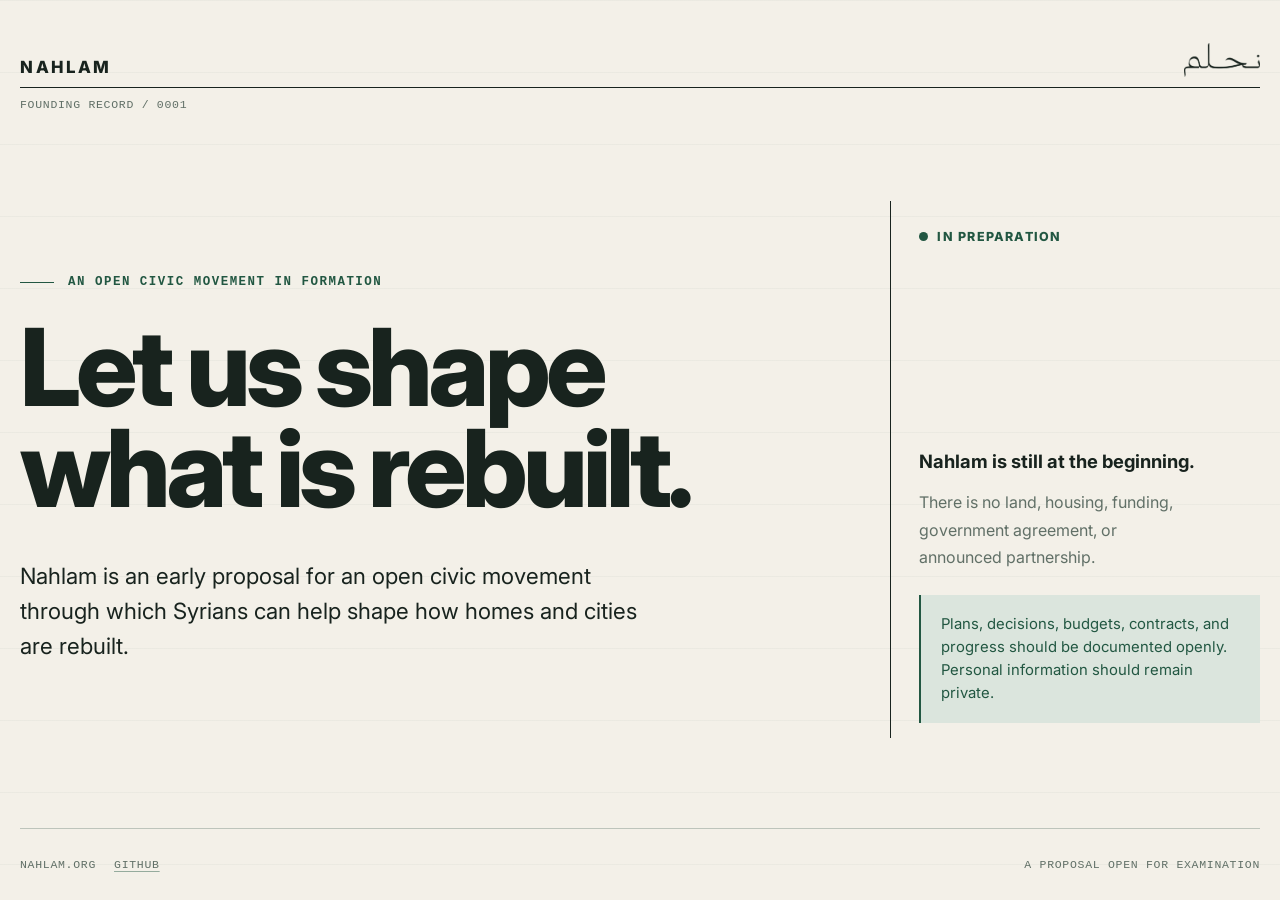
==== site/index.html @ e2d915e7 "Add site folder with the founding record page One self-contained HTML page with the Arabic wordmark " ====
<!doctype html>
<html lang="en" dir="ltr">
<head>
  <meta charset="utf-8">
  <meta name="viewport" content="width=device-width, initial-scale=1">
  <meta name="description" content="Nahlam is an early proposal for an open civic movement for community-led housing and urban development in Syria.">
  <meta property="og:title" content="Nahlam | An open civic movement in formation">
  <meta property="og:description" content="Nahlam is an early proposal for an open civic movement for community-led housing and urban development in Syria.">
  <meta property="og:type" content="website">
  <title>Nahlam | An open civic movement in formation</title>

  <link rel="icon" href="data:image/svg+xml,%3Csvg xmlns='http://www.w3.org/2000/svg' viewBox='0 0 32 32'%3E%3Crect width='32' height='32' fill='%23225742'/%3E%3Ctext x='16' y='22' font-family='Arial' font-size='18' font-weight='800' fill='%23f3f0e8' text-anchor='middle'%3EN%3C/text%3E%3C/svg%3E">

  <link rel="preconnect" href="https://fonts.googleapis.com">
  <link rel="preconnect" href="https://fonts.gstatic.com" crossorigin>
  <link rel="stylesheet" href="https://fonts.googleapis.com/css2?family=Inter:wght@400;700;800&display=swap">

  <style>
    :root {
      --paper: #f3f0e8;
      --ink: #18231e;
      --muted: #617067;
      --line: #bdc4bb;
      --green: #225742;
      --green-soft: #dbe5dd;
      --white: #fffdf7;
      --font-latin: "Inter", Arial, Helvetica, sans-serif;
      --font-mono: "Courier New", Courier, monospace;
    }

    * { box-sizing: border-box; }

    html { background: var(--paper); }

    body {
      margin: 0;
      min-height: 100vh;
      color: var(--ink);
      background:
        linear-gradient(rgba(24, 35, 30, 0.035) 1px, transparent 1px),
        var(--paper);
      background-size: 100% 4.5rem;
      font-family: var(--font-latin);
      -webkit-font-smoothing: antialiased;
    }

    button, a { font: inherit; }

    ::selection {
      background: var(--green-soft);
      color: var(--green);
    }

    .page {
      width: min(calc(100% - 40px), 1240px);
      min-height: 100vh;
      margin: 0 auto;
      display: grid;
      grid-template-rows: auto auto 1fr auto;
    }

    header {
      min-height: 88px;
      display: flex;
      align-items: flex-end;
      justify-content: space-between;
      gap: 24px;
      padding-bottom: 10px;
      border-bottom: 1px solid var(--ink);
    }

    .identity {
      display: flex;
      align-items: baseline;
      gap: 14px;
    }

    .wordmark {
      display: inline-flex;
      align-items: baseline;
      gap: 12px;
      color: var(--ink);
      font-size: 1.05rem;
      font-weight: 800;
      letter-spacing: 0.16em;
      text-decoration: none;
    }

    .wordmark:focus-visible {
      outline: 2px solid var(--green);
      outline-offset: 4px;
    }

    header .arabic {
      display: block;
      height: 34px;
      width: auto;
    }

    .record-row {
      display: flex;
      padding-top: 10px;
    }

    .record-no {
      color: var(--muted);
      font-family: var(--font-mono);
      font-size: 0.72rem;
      letter-spacing: 0.06em;
      text-transform: uppercase;
    }

    main {
      display: grid;
      grid-template-columns: minmax(0, 1.35fr) minmax(280px, 0.65fr);
      gap: clamp(52px, 8vw, 128px);
      align-items: center;
      padding: clamp(64px, 10vh, 128px) 0;
    }

    .content {
      max-width: 760px;
    }

    .eyebrow {
      display: flex;
      align-items: center;
      gap: 14px;
      margin: 0 0 28px;
      color: var(--green);
      font-family: var(--font-mono);
      font-size: 0.78rem;
      font-weight: 700;
      letter-spacing: 0.12em;
      text-transform: uppercase;
    }

    .eyebrow::before {
      width: 34px;
      height: 1px;
      background: var(--green);
      content: "";
    }

    h1 {
      max-width: 840px;
      margin: 0;
      font-size: clamp(3.5rem, 8.4vw, 8.5rem);
      font-weight: 800;
      letter-spacing: -0.045em;
      line-height: 0.94;
      text-wrap: balance;
    }

    .intro {
      max-width: 640px;
      margin: 40px 0 0;
      font-size: clamp(1.1rem, 1.8vw, 1.4rem);
      line-height: 1.55;
      text-wrap: pretty;
    }

    .status-card {
      align-self: stretch;
      display: flex;
      flex-direction: column;
      justify-content: space-between;
      min-height: 410px;
      padding: 28px 0 0 28px;
      border-left: 1px solid var(--ink);
    }

    .status-label {
      display: inline-flex;
      width: fit-content;
      align-items: center;
      gap: 9px;
      margin: 0;
      color: var(--green);
      font-size: 0.78rem;
      font-weight: 800;
      letter-spacing: 0.1em;
      text-transform: uppercase;
    }

    .status-label::before {
      width: 9px;
      height: 9px;
      border-radius: 50%;
      background: var(--green);
      content: "";
    }

    .status-copy {
      margin: 0;
      color: var(--muted);
      font-size: 1rem;
      line-height: 1.7;
      text-wrap: pretty;
    }

    .status-copy strong {
      display: block;
      margin-bottom: 12px;
      color: var(--ink);
      font-size: 1.15rem;
      font-weight: 700;
    }

    .principle {
      margin-top: 24px;
      padding: 18px 20px;
      color: var(--green);
      background: var(--green-soft);
      border-left: 2px solid var(--green);
      font-size: 0.93rem;
      line-height: 1.55;
    }

    footer {
      min-height: 72px;
      display: flex;
      flex-wrap: wrap;
      align-items: center;
      justify-content: space-between;
      gap: 12px 24px;
      border-top: 1px solid var(--line);
      color: var(--muted);
      font-family: var(--font-mono);
      font-size: 0.72rem;
      letter-spacing: 0.06em;
      text-transform: uppercase;
    }

    footer a {
      color: inherit;
      text-decoration-color: rgba(34, 87, 66, 0.45);
      text-underline-offset: 3px;
      transition: color 140ms ease;
    }

    footer a:hover { color: var(--green); }

    footer a:focus-visible {
      outline: 2px solid var(--green);
      outline-offset: 3px;
    }

    .footer-addresses {
      display: flex;
      align-items: center;
      gap: 18px;
    }

    @media (max-width: 800px) {
      .page { width: min(calc(100% - 28px), 680px); }
      header { min-height: 76px; }
      .record-row { display: none; }
      main {
        grid-template-columns: 1fr;
        gap: 54px;
        align-items: start;
        padding: 64px 0 56px;
      }
      h1 { font-size: clamp(3.4rem, 16vw, 6rem); }
      .intro { margin-top: 32px; }
      .status-card {
        min-height: 0;
        gap: 48px;
        padding: 24px 0 0;
        border-top: 1px solid var(--ink);
        border-left: 0;
      }

      footer {
        min-height: 86px;
        align-items: flex-start;
        flex-direction: column;
        justify-content: center;
        gap: 6px;
      }
    }

    @media (prefers-reduced-motion: no-preference) {
      .content, .status-card {
        animation: enter 520ms ease-out both;
      }
      .status-card { animation-delay: 100ms; }
      @keyframes enter {
        from { opacity: 0; transform: translateY(10px); }
        to { opacity: 1; transform: translateY(0); }
      }
    }
  </style>
</head>
<body>
  <div class="page">
    <header>
      <div class="identity">
        <a class="wordmark" href="/" aria-label="Nahlam home">NAHLAM</a>
      </div>
      <img class="arabic" src="[data-uri]" alt="نحلم" lang="ar">
    </header>

    <div class="record-row"><span class="record-no">Founding record / 0001</span></div>

    <main>
      <section class="content">
        <p class="eyebrow">An open civic movement in formation</p>
        <h1>Let us shape what is rebuilt.</h1>
        <p class="intro">Nahlam is an early proposal for an open civic movement through which Syrians can help shape how homes and cities are rebuilt.</p>
      </section>

      <aside class="status-card">
        <p class="status-label">In preparation</p>

        <div>
          <p class="status-copy"><strong>Nahlam is still at the beginning.</strong> There is no land, housing, funding, government agreement, or announced partnership.</p>
          <p class="principle">Plans, decisions, budgets, contracts, and progress should be documented openly. Personal information should remain private.</p>
        </div>
      </aside>
    </main>

    <footer>
      <span class="footer-addresses"><span>nahlam.org</span><a href="https://github.com/nahlam-org/nahlam" target="_blank" rel="noreferrer">GitHub</a></span>
      <span>A proposal open for examination</span>
    </footer>
  </div>
</body>
</html>
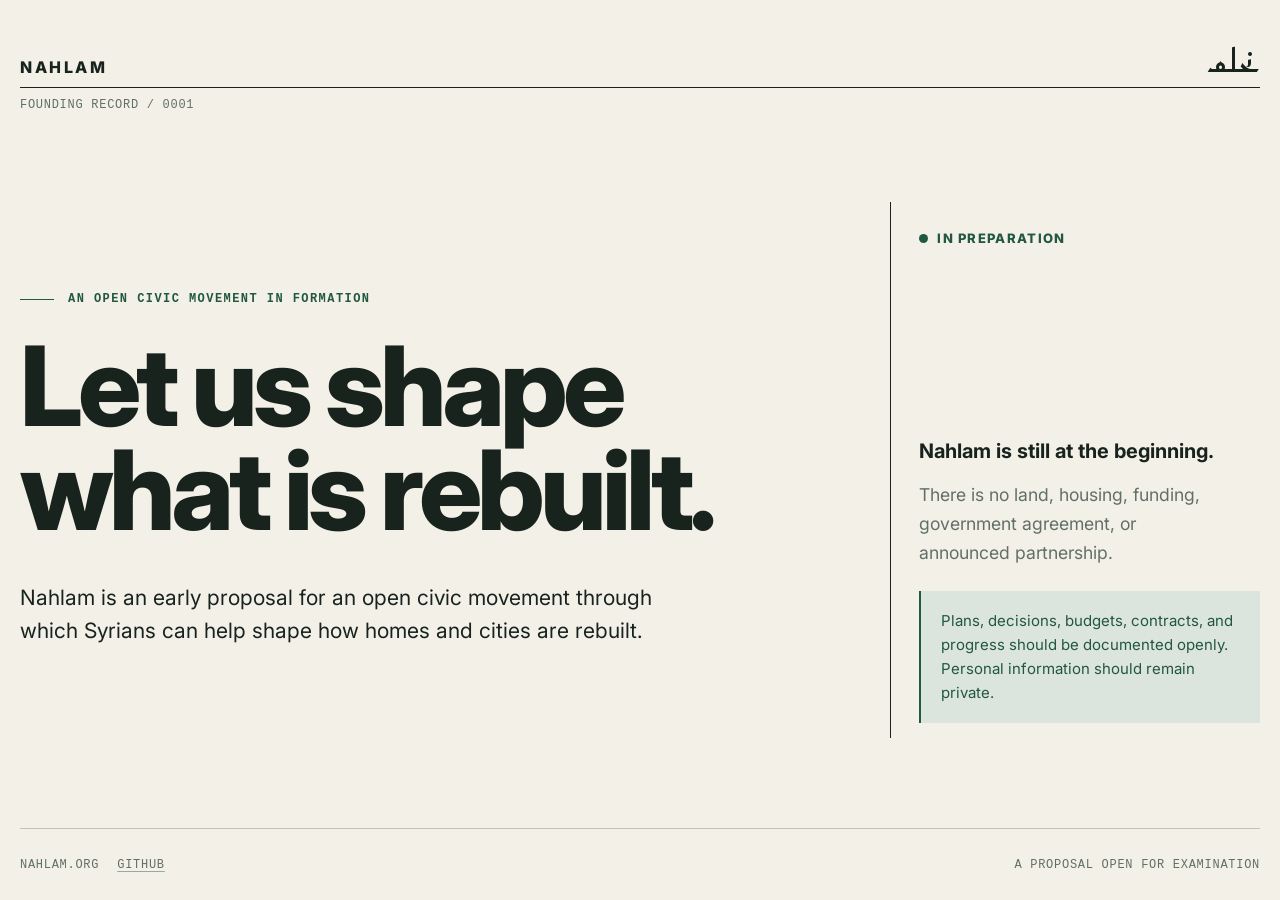
==== commit 35a1580e: "feat: implement approved typography system" ====
--- a/site/index.html
+++ b/site/index.html
@@ -9,11 +9,9 @@
   <meta property="og:type" content="website">
   <title>Nahlam | An open civic movement in formation</title>
 
-  <link rel="icon" href="data:image/svg+xml,%3Csvg xmlns='http://www.w3.org/2000/svg' viewBox='0 0 32 32'%3E%3Crect width='32' height='32' fill='%23225742'/%3E%3Ctext x='16' y='22' font-family='Arial' font-size='18' font-weight='800' fill='%23f3f0e8' text-anchor='middle'%3EN%3C/text%3E%3C/svg%3E">
-
   <link rel="preconnect" href="https://fonts.googleapis.com">
   <link rel="preconnect" href="https://fonts.gstatic.com" crossorigin>
-  <link rel="stylesheet" href="https://fonts.googleapis.com/css2?family=Inter:wght@400;700;800&display=swap">
+  <link rel="stylesheet" href="https://fonts.googleapis.com/css2?family=Inter:wght@400;700;800&family=Reem+Kufi:wght@400&display=swap">
 
   <style>
     :root {
@@ -25,7 +23,15 @@
       --green-soft: #dbe5dd;
       --white: #fffdf7;
       --font-latin: "Inter", Arial, Helvetica, sans-serif;
+      --font-arabic-logo: "Reem Kufi", sans-serif;
       --font-mono: "Courier New", Courier, monospace;
+      --type-caption: 0.75rem;
+      --type-label: 0.8125rem;
+      --type-body: clamp(1rem, 0.96rem + 0.18vw, 1.125rem);
+      --type-lead: clamp(1.125rem, 1.05rem + 0.34vw, 1.375rem);
+      --type-subhead: clamp(1.125rem, 1.08rem + 0.22vw, 1.25rem);
+      --type-display: clamp(3.5rem, 2.16rem + 5.95vw, 8rem);
+      --type-wordmark: 1rem;
     }
 
     * { box-sizing: border-box; }
@@ -36,10 +42,7 @@
       margin: 0;
       min-height: 100vh;
       color: var(--ink);
-      background:
-        linear-gradient(rgba(24, 35, 30, 0.035) 1px, transparent 1px),
-        var(--paper);
-      background-size: 100% 4.5rem;
+      background: var(--paper);
       font-family: var(--font-latin);
       -webkit-font-smoothing: antialiased;
     }
@@ -80,7 +83,7 @@
       align-items: baseline;
       gap: 12px;
       color: var(--ink);
-      font-size: 1.05rem;
+      font-size: var(--type-wordmark);
       font-weight: 800;
       letter-spacing: 0.16em;
       text-decoration: none;
@@ -92,9 +95,10 @@
     }
 
     header .arabic {
-      display: block;
-      height: 34px;
-      width: auto;
+      font-family: var(--font-arabic-logo);
+      font-size: 2rem;
+      font-weight: 400;
+      line-height: 1;
     }
 
     .record-row {
@@ -105,7 +109,7 @@
     .record-no {
       color: var(--muted);
       font-family: var(--font-mono);
-      font-size: 0.72rem;
+      font-size: var(--type-caption);
       letter-spacing: 0.06em;
       text-transform: uppercase;
     }
@@ -129,7 +133,7 @@
       margin: 0 0 28px;
       color: var(--green);
       font-family: var(--font-mono);
-      font-size: 0.78rem;
+      font-size: var(--type-caption);
       font-weight: 700;
       letter-spacing: 0.12em;
       text-transform: uppercase;
@@ -145,7 +149,7 @@
     h1 {
       max-width: 840px;
       margin: 0;
-      font-size: clamp(3.5rem, 8.4vw, 8.5rem);
+      font-size: var(--type-display);
       font-weight: 800;
       letter-spacing: -0.045em;
       line-height: 0.94;
@@ -155,7 +159,7 @@
     .intro {
       max-width: 640px;
       margin: 40px 0 0;
-      font-size: clamp(1.1rem, 1.8vw, 1.4rem);
+      font-size: var(--type-lead);
       line-height: 1.55;
       text-wrap: pretty;
     }
@@ -177,7 +181,7 @@
       gap: 9px;
       margin: 0;
       color: var(--green);
-      font-size: 0.78rem;
+      font-size: var(--type-label);
       font-weight: 800;
       letter-spacing: 0.1em;
       text-transform: uppercase;
@@ -194,8 +198,8 @@
     .status-copy {
       margin: 0;
       color: var(--muted);
-      font-size: 1rem;
-      line-height: 1.7;
+      font-size: var(--type-body);
+      line-height: 1.65;
       text-wrap: pretty;
     }
 
@@ -203,7 +207,7 @@
       display: block;
       margin-bottom: 12px;
       color: var(--ink);
-      font-size: 1.15rem;
+      font-size: var(--type-subhead);
       font-weight: 700;
     }
 
@@ -213,8 +217,8 @@
       color: var(--green);
       background: var(--green-soft);
       border-left: 2px solid var(--green);
-      font-size: 0.93rem;
-      line-height: 1.55;
+      font-size: 0.9375rem;
+      line-height: 1.6;
     }
 
     footer {
@@ -227,7 +231,7 @@
       border-top: 1px solid var(--line);
       color: var(--muted);
       font-family: var(--font-mono);
-      font-size: 0.72rem;
+      font-size: var(--type-caption);
       letter-spacing: 0.06em;
       text-transform: uppercase;
     }
@@ -262,7 +266,7 @@
         align-items: start;
         padding: 64px 0 56px;
       }
-      h1 { font-size: clamp(3.4rem, 16vw, 6rem); }
+      h1 { font-size: clamp(3.5rem, 13vw, 5rem); }
       .intro { margin-top: 32px; }
       .status-card {
         min-height: 0;
@@ -299,7 +303,7 @@
       <div class="identity">
         <a class="wordmark" href="/" aria-label="Nahlam home">NAHLAM</a>
       </div>
-      <img class="arabic" src="[data-uri]" alt="نحلم" lang="ar">
+      <span class="arabic" lang="ar" dir="rtl">نحلم</span>
     </header>
 
     <div class="record-row"><span class="record-no">Founding record / 0001</span></div>
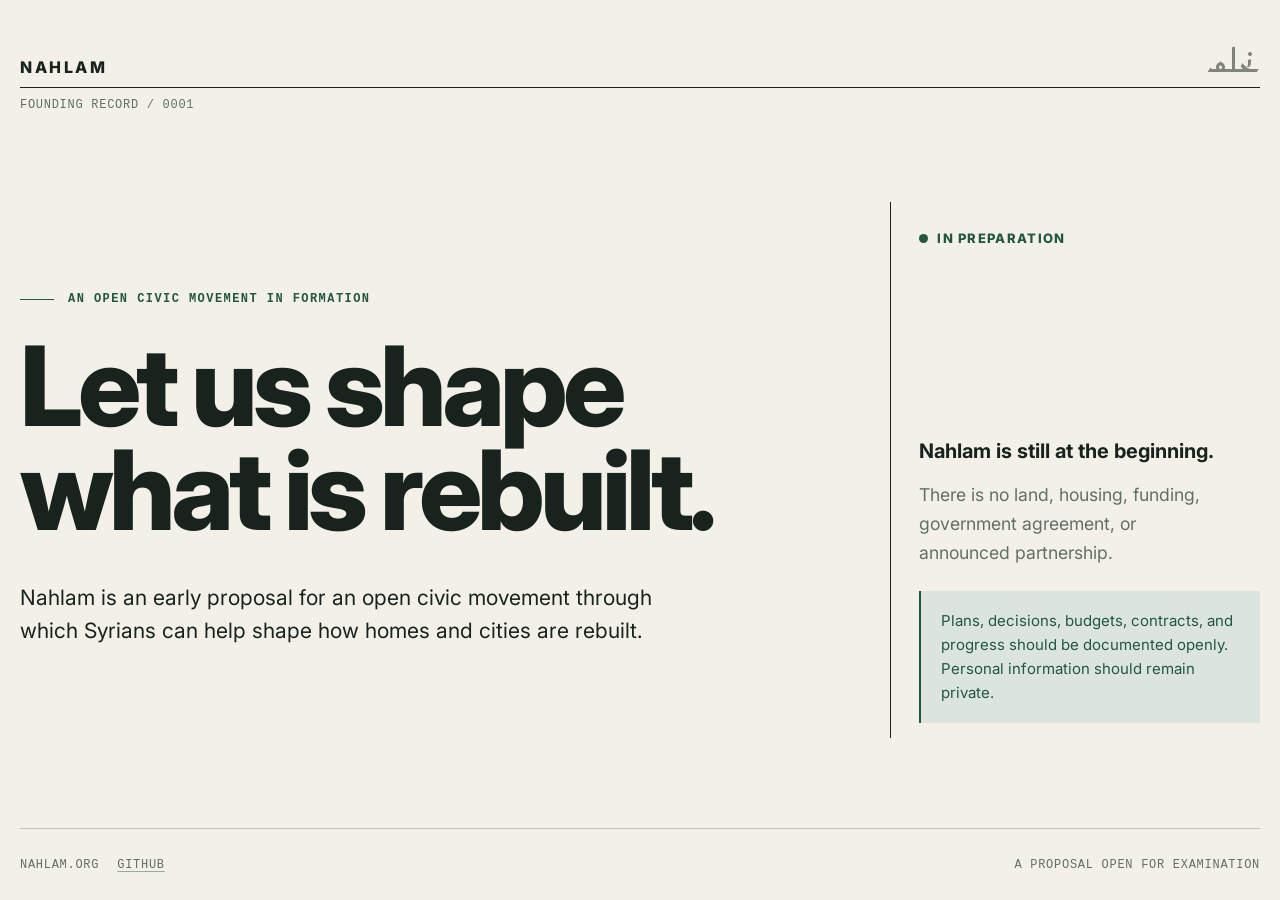
==== commit 19d015eb: "Replace founding record page with unified bilingual implementation One shared layout serving English" ====
--- a/site/index.html
+++ b/site/index.html
@@ -3,15 +3,13 @@
 <head>
   <meta charset="utf-8">
   <meta name="viewport" content="width=device-width, initial-scale=1">
+  <meta name="theme-color" content="#f3f0e8">
   <meta name="description" content="Nahlam is an early proposal for an open civic movement for community-led housing and urban development in Syria.">
-  <meta property="og:title" content="Nahlam | An open civic movement in formation">
-  <meta property="og:description" content="Nahlam is an early proposal for an open civic movement for community-led housing and urban development in Syria.">
-  <meta property="og:type" content="website">
   <title>Nahlam | An open civic movement in formation</title>
 
   <link rel="preconnect" href="https://fonts.googleapis.com">
   <link rel="preconnect" href="https://fonts.gstatic.com" crossorigin>
-  <link rel="stylesheet" href="https://fonts.googleapis.com/css2?family=Inter:wght@400;700;800&family=Reem+Kufi:wght@400&display=swap">
+  <link rel="stylesheet" href="https://fonts.googleapis.com/css2?family=Inter:wght@400;700;800&family=Noto+Naskh+Arabic:wght@400;700&family=Reem+Kufi:wght@400&display=swap">
 
   <style>
     :root {
@@ -21,8 +19,8 @@
       --line: #bdc4bb;
       --green: #225742;
       --green-soft: #dbe5dd;
-      --white: #fffdf7;
       --font-latin: "Inter", Arial, Helvetica, sans-serif;
+      --font-arabic: "Noto Naskh Arabic", serif;
       --font-arabic-logo: "Reem Kufi", sans-serif;
       --font-mono: "Courier New", Courier, monospace;
       --type-caption: 0.75rem;
@@ -45,31 +43,39 @@
       background: var(--paper);
       font-family: var(--font-latin);
       -webkit-font-smoothing: antialiased;
+      text-rendering: optimizeLegibility;
+    }
+
+    html[lang="ar"] body {
+      font-family: var(--font-arabic);
+      font-synthesis: none;
     }
 
     button, a { font: inherit; }
 
     ::selection {
+      color: var(--green);
       background: var(--green-soft);
-      color: var(--green);
     }
 
     .page {
       width: min(calc(100% - 40px), 1240px);
       min-height: 100vh;
-      margin: 0 auto;
+      margin-inline: auto;
       display: grid;
       grid-template-rows: auto auto 1fr auto;
     }
 
+    /* Brand placement is physical and identical in both languages. */
     header {
       min-height: 88px;
       display: flex;
       align-items: flex-end;
       justify-content: space-between;
       gap: 24px;
-      padding-bottom: 10px;
-      border-bottom: 1px solid var(--ink);
+      padding-block-end: 10px;
+      border-block-end: 1px solid var(--ink);
+      direction: ltr;
     }
 
     .identity {
@@ -78,32 +84,45 @@
       gap: 14px;
     }
 
-    .wordmark {
+    .language-mark {
+      color: var(--ink);
+      background: transparent;
+      border: 0;
+      padding: 0;
+      cursor: pointer;
+      opacity: 0.52;
+      text-decoration: none;
+      transition: opacity 140ms ease;
+    }
+
+    .language-mark:hover,
+    .language-mark[aria-current="page"] { opacity: 1; }
+
+    .wordmark-latin {
       display: inline-flex;
       align-items: baseline;
       gap: 12px;
-      color: var(--ink);
+      font-family: var(--font-latin);
       font-size: var(--type-wordmark);
       font-weight: 800;
       letter-spacing: 0.16em;
-      text-decoration: none;
-    }
-
-    .wordmark:focus-visible {
-      outline: 2px solid var(--green);
-      outline-offset: 4px;
-    }
-
-    header .arabic {
+    }
+
+    .wordmark-arabic {
       font-family: var(--font-arabic-logo);
       font-size: 2rem;
       font-weight: 400;
       line-height: 1;
     }
 
+    .language-mark:focus-visible {
+      outline: 2px solid var(--green);
+      outline-offset: 4px;
+    }
+
     .record-row {
       display: flex;
-      padding-top: 10px;
+      padding-block-start: 10px;
     }
 
     .record-no {
@@ -114,6 +133,12 @@
       text-transform: uppercase;
     }
 
+    html[lang="ar"] .record-no {
+      font-family: var(--font-arabic);
+      letter-spacing: normal;
+      text-transform: none;
+    }
+
     main {
       display: grid;
       grid-template-columns: minmax(0, 1.35fr) minmax(280px, 0.65fr);
@@ -122,9 +147,7 @@
       padding: clamp(64px, 10vh, 128px) 0;
     }
 
-    .content {
-      max-width: 760px;
-    }
+    .content { max-inline-size: 760px; }
 
     .eyebrow {
       display: flex;
@@ -140,14 +163,22 @@
     }
 
     .eyebrow::before {
-      width: 34px;
-      height: 1px;
+      inline-size: 34px;
+      block-size: 1px;
+      flex: 0 0 auto;
       background: var(--green);
       content: "";
     }
 
+    html[lang="ar"] .eyebrow {
+      font-family: var(--font-arabic);
+      letter-spacing: normal;
+      line-height: 1.65;
+      text-transform: none;
+    }
+
     h1 {
-      max-width: 840px;
+      max-inline-size: 840px;
       margin: 0;
       font-size: var(--type-display);
       font-weight: 800;
@@ -156,27 +187,36 @@
       text-wrap: balance;
     }
 
+    html[lang="ar"] h1 {
+      font-weight: 700;
+      letter-spacing: normal;
+      line-height: 1.08;
+    }
+
     .intro {
-      max-width: 640px;
+      max-inline-size: 640px;
       margin: 40px 0 0;
       font-size: var(--type-lead);
       line-height: 1.55;
       text-wrap: pretty;
     }
 
+    html[lang="ar"] .intro { line-height: 1.7; }
+
     .status-card {
       align-self: stretch;
+      min-block-size: 410px;
       display: flex;
       flex-direction: column;
       justify-content: space-between;
-      min-height: 410px;
-      padding: 28px 0 0 28px;
-      border-left: 1px solid var(--ink);
+      padding-block-start: 28px;
+      padding-inline-start: 28px;
+      border-inline-start: 1px solid var(--ink);
     }
 
     .status-label {
       display: inline-flex;
-      width: fit-content;
+      inline-size: fit-content;
       align-items: center;
       gap: 9px;
       margin: 0;
@@ -188,11 +228,18 @@
     }
 
     .status-label::before {
-      width: 9px;
-      height: 9px;
+      inline-size: 9px;
+      block-size: 9px;
+      flex: 0 0 auto;
       border-radius: 50%;
       background: var(--green);
       content: "";
+    }
+
+    html[lang="ar"] .status-label {
+      letter-spacing: normal;
+      line-height: 1.65;
+      text-transform: none;
     }
 
     .status-copy {
@@ -205,22 +252,27 @@
 
     .status-copy strong {
       display: block;
-      margin-bottom: 12px;
+      margin-block-end: 12px;
       color: var(--ink);
       font-size: var(--type-subhead);
       font-weight: 700;
     }
 
+    html[lang="ar"] .status-copy { line-height: 1.75; }
+
     .principle {
-      margin-top: 24px;
+      margin-block-start: 24px;
       padding: 18px 20px;
       color: var(--green);
       background: var(--green-soft);
-      border-left: 2px solid var(--green);
+      border-inline-start: 2px solid var(--green);
       font-size: 0.9375rem;
       line-height: 1.6;
     }
 
+    html[lang="ar"] .principle { line-height: 1.75; }
+
+    /* Footer placement remains physical, as requested: links left, phrase right. */
     footer {
       min-height: 72px;
       display: flex;
@@ -228,52 +280,63 @@
       align-items: center;
       justify-content: space-between;
       gap: 12px 24px;
-      border-top: 1px solid var(--line);
+      border-block-start: 1px solid var(--line);
       color: var(--muted);
+      direction: ltr;
+    }
+
+    .footer-addresses,
+    .footer-statement {
       font-family: var(--font-mono);
       font-size: var(--type-caption);
       letter-spacing: 0.06em;
+      line-height: 1.5;
       text-transform: uppercase;
     }
 
-    footer a {
+    .footer-addresses {
+      display: flex;
+      align-items: center;
+      gap: 18px;
+    }
+
+    .footer-addresses a {
       color: inherit;
       text-decoration-color: rgba(34, 87, 66, 0.45);
       text-underline-offset: 3px;
-      transition: color 140ms ease;
-    }
-
-    footer a:hover { color: var(--green); }
-
-    footer a:focus-visible {
-      outline: 2px solid var(--green);
-      outline-offset: 3px;
-    }
-
-    .footer-addresses {
-      display: flex;
-      align-items: center;
-      gap: 18px;
+    }
+
+    .footer-statement { text-align: end; }
+
+    html[lang="ar"] .footer-statement {
+      font-family: var(--font-arabic);
+      letter-spacing: normal;
+      direction: rtl;
+      text-transform: none;
     }
 
     @media (max-width: 800px) {
       .page { width: min(calc(100% - 28px), 680px); }
       header { min-height: 76px; }
       .record-row { display: none; }
+
       main {
         grid-template-columns: 1fr;
         gap: 54px;
         align-items: start;
         padding: 64px 0 56px;
       }
+
       h1 { font-size: clamp(3.5rem, 13vw, 5rem); }
-      .intro { margin-top: 32px; }
+      .intro { margin-block-start: 32px; }
+
       .status-card {
-        min-height: 0;
+        min-block-size: 0;
         gap: 48px;
-        padding: 24px 0 0;
-        border-top: 1px solid var(--ink);
-        border-left: 0;
+        padding-block-start: 24px;
+        padding-inline-start: 0;
+        border-inline-start: 0;
+        border-block-start: 1px solid var(--ink);
       }
 
       footer {
@@ -285,50 +348,105 @@
       }
     }
 
-    @media (prefers-reduced-motion: no-preference) {
-      .content, .status-card {
-        animation: enter 520ms ease-out both;
-      }
-      .status-card { animation-delay: 100ms; }
-      @keyframes enter {
-        from { opacity: 0; transform: translateY(10px); }
-        to { opacity: 1; transform: translateY(0); }
+    @media (prefers-reduced-motion: reduce) {
+      *, *::before, *::after {
+        animation-duration: 0.01ms !important;
+        animation-iteration-count: 1 !important;
+        transition-duration: 0.01ms !important;
       }
     }
   </style>
 </head>
 <body>
   <div class="page">
-    <header>
+    <header aria-label="Nahlam language navigation">
       <div class="identity">
-        <a class="wordmark" href="/" aria-label="Nahlam home">NAHLAM</a>
+        <button class="language-mark wordmark-latin" type="button" data-language="en" aria-label="Show the English version" aria-current="page">NAHLAM</button>
       </div>
-      <span class="arabic" lang="ar" dir="rtl">نحلم</span>
+      <button class="language-mark wordmark-arabic" type="button" data-language="ar" lang="ar" dir="rtl" aria-label="عرض النسخة العربية" aria-current="false">نحلم</button>
     </header>
 
-    <div class="record-row"><span class="record-no">Founding record / 0001</span></div>
+    <div class="record-row"><span class="record-no" data-copy="record">Founding record / 0001</span></div>
 
     <main>
       <section class="content">
-        <p class="eyebrow">An open civic movement in formation</p>
-        <h1>Let us shape what is rebuilt.</h1>
-        <p class="intro">Nahlam is an early proposal for an open civic movement through which Syrians can help shape how homes and cities are rebuilt.</p>
+        <p class="eyebrow" data-copy="eyebrow">An open civic movement in formation</p>
+        <h1 data-copy="title">Let us shape what is rebuilt.</h1>
+        <p class="intro" data-copy="intro">Nahlam is an early proposal for an open civic movement through which Syrians can help shape how homes and cities are rebuilt.</p>
       </section>
 
       <aside class="status-card">
-        <p class="status-label">In preparation</p>
-
+        <p class="status-label" data-copy="statusLabel">In preparation</p>
         <div>
-          <p class="status-copy"><strong>Nahlam is still at the beginning.</strong> There is no land, housing, funding, government agreement, or announced partnership.</p>
-          <p class="principle">Plans, decisions, budgets, contracts, and progress should be documented openly. Personal information should remain private.</p>
+          <p class="status-copy"><strong data-copy="statusHeading">Nahlam is still at the beginning.</strong><span data-copy="statusBody">There is no land, housing, funding, government agreement, or announced partnership.</span></p>
+          <p class="principle" data-copy="principle">Plans, decisions, budgets, contracts, and progress should be documented openly. Personal information should remain private.</p>
         </div>
       </aside>
     </main>
 
     <footer>
       <span class="footer-addresses"><span>nahlam.org</span><a href="https://github.com/nahlam-org/nahlam" target="_blank" rel="noreferrer">GitHub</a></span>
-      <span>A proposal open for examination</span>
+      <span class="footer-statement" data-copy="footer">A proposal open for examination</span>
     </footer>
   </div>
+
+  <script>
+    const copy = {
+      en: {
+        pageTitle: 'Nahlam | An open civic movement in formation',
+        navigationLabel: 'Nahlam language navigation',
+        record: 'Founding record / 0001',
+        eyebrow: 'An open civic movement in formation',
+        title: 'Let us shape what is rebuilt.',
+        intro: 'Nahlam is an early proposal for an open civic movement through which Syrians can help shape how homes and cities are rebuilt.',
+        statusLabel: 'In preparation',
+        statusHeading: 'Nahlam is still at the beginning.',
+        statusBody: 'There is no land, housing, funding, government agreement, or announced partnership.',
+        principle: 'Plans, decisions, budgets, contracts, and progress should be documented openly. Personal information should remain private.',
+        footer: 'A proposal open for examination'
+      },
+      ar: {
+        pageTitle: 'نحلم | حركة مدنية مفتوحة المصدر، قيد التأسيس',
+        navigationLabel: 'التنقل بين نسختي نحلم العربية والإنجليزية',
+        record: 'السجل التأسيسي / 0001',
+        eyebrow: 'حركة مدنية مفتوحة المصدر، قيد التأسيس',
+        title: 'لنرسم معًا ملامح ما سيُعاد بناؤه.',
+        intro: '«نحلم» فكرة في طور التأسيس لحركة مدنية مفتوحة المصدر، تتيح للسوريين أن يكون لهم دور في رسم ملامح إعادة بناء بيوتهم ومدنهم.',
+        statusLabel: 'قيد الإعداد',
+        statusHeading: 'ما زالت «نحلم» في خطوتها الأولى.',
+        statusBody: 'لا توجد حتى الآن أرض مخصصة للمشروع، ولا مساكن، ولا تمويل، ولا اتفاق حكومي، ولا شراكة معلنة.',
+        principle: 'يجب أن تكون الخطط والقرارات والميزانيات والعقود ومراحل التقدم موثقة ومتاحة للجميع. أما المعلومات الشخصية فتبقى خاصة.',
+        footer: 'مقترح مفتوح للنقاش والمراجعة'
+      }
+    };
+
+    function setLanguage(language, updateHash = true) {
+      const selected = copy[language] ? language : 'en';
+      const root = document.documentElement;
+      root.lang = selected;
+      root.dir = selected === 'ar' ? 'rtl' : 'ltr';
+      document.title = copy[selected].pageTitle;
+      document.querySelector('header').setAttribute('aria-label', copy[selected].navigationLabel);
+
+      document.querySelectorAll('[data-copy]').forEach(element => {
+        element.textContent = copy[selected][element.dataset.copy];
+      });
+
+      document.querySelectorAll('[data-language]').forEach(button => {
+        const active = button.dataset.language === selected;
+        button.setAttribute('aria-current', active ? 'page' : 'false');
+      });
+
+      const expectedHash = `#${selected}`;
+      if (updateHash || location.hash !== expectedHash) history.replaceState(null, '', expectedHash);
+    }
+
+    document.querySelectorAll('[data-language]').forEach(button => {
+      button.addEventListener('click', () => setLanguage(button.dataset.language));
+    });
+
+    window.addEventListener('hashchange', () => setLanguage(location.hash.slice(1), false));
+    setLanguage(location.hash.slice(1) || 'en', false);
+  </script>
 </body>
 </html>
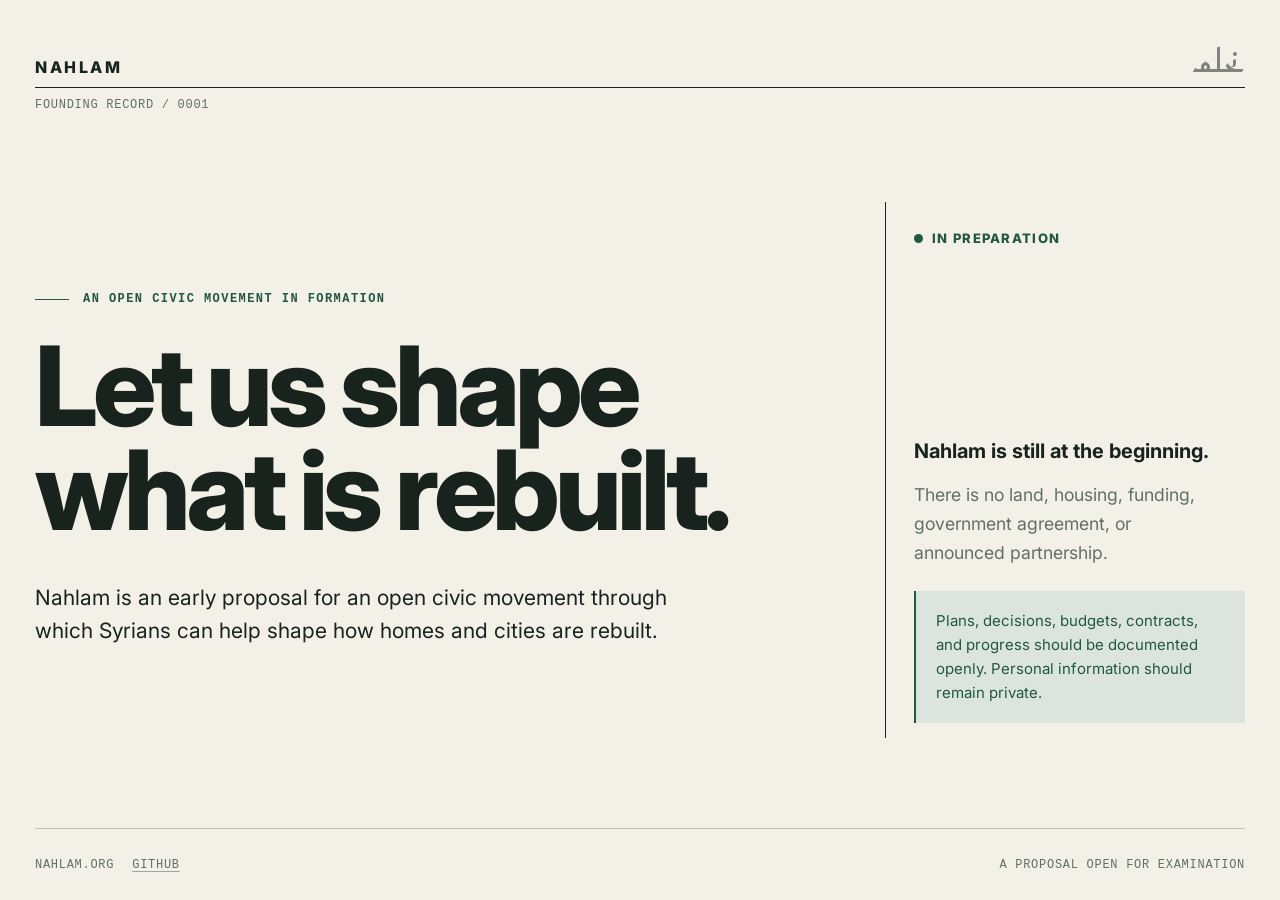
==== commit d9ef3db2: "Reserve symmetric scrollbar gutters to stop RTL/LTR layout shift Co-Authored-By: Claude Fable 5 <nor" ====
--- a/site/index.html
+++ b/site/index.html
@@ -34,7 +34,10 @@
 
     * { box-sizing: border-box; }
 
-    html { background: var(--paper); }
+    html {
+      background: var(--paper);
+      scrollbar-gutter: stable both-edges;
+    }
 
     body {
       margin: 0;
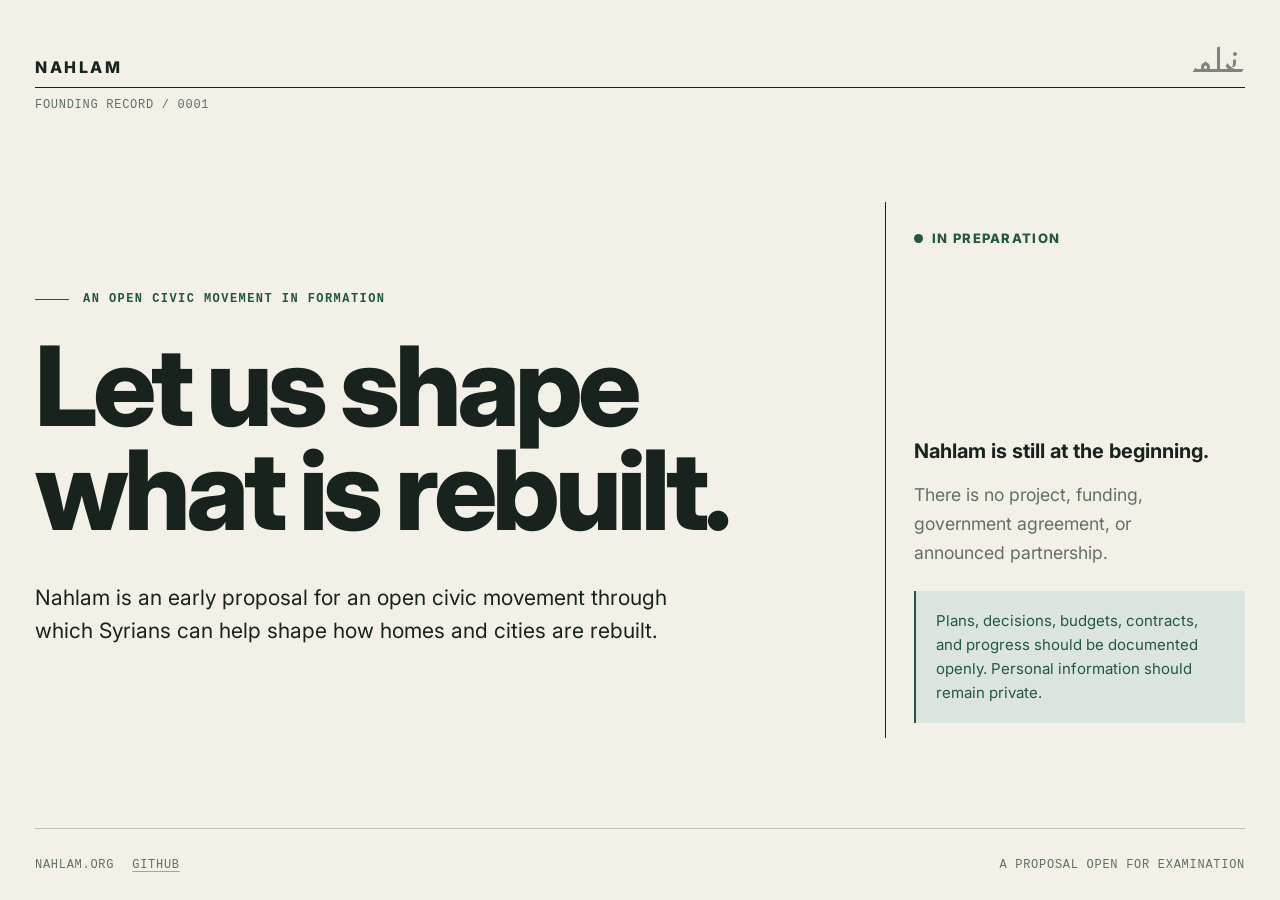
==== commit 6effb993: "Drop land and housing from the status line Naming land and housing reads as a construction developme" ====
--- a/site/index.html
+++ b/site/index.html
@@ -381,14 +381,14 @@
       <aside class="status-card">
         <p class="status-label" data-copy="statusLabel">In preparation</p>
         <div>
-          <p class="status-copy"><strong data-copy="statusHeading">Nahlam is still at the beginning.</strong><span data-copy="statusBody">There is no land, housing, funding, government agreement, or announced partnership.</span></p>
+          <p class="status-copy"><strong data-copy="statusHeading">Nahlam is still at the beginning.</strong><span data-copy="statusBody">There is no project, funding, government agreement, or announced partnership.</span></p>
           <p class="principle" data-copy="principle">Plans, decisions, budgets, contracts, and progress should be documented openly. Personal information should remain private.</p>
         </div>
       </aside>
     </main>
 
     <footer>
-      <span class="footer-addresses"><span>nahlam.org</span><a href="https://github.com/nahlam-org/nahlam" target="_blank" rel="noreferrer">GitHub</a></span>
+      <span class="footer-addresses"><span>nahlam.org</span><a href="https://github.com/nahlam-org" target="_blank" rel="noreferrer">GitHub</a></span>
       <span class="footer-statement" data-copy="footer">A proposal open for examination</span>
     </footer>
   </div>
@@ -404,7 +404,7 @@
         intro: 'Nahlam is an early proposal for an open civic movement through which Syrians can help shape how homes and cities are rebuilt.',
         statusLabel: 'In preparation',
         statusHeading: 'Nahlam is still at the beginning.',
-        statusBody: 'There is no land, housing, funding, government agreement, or announced partnership.',
+        statusBody: 'There is no project, funding, government agreement, or announced partnership.',
         principle: 'Plans, decisions, budgets, contracts, and progress should be documented openly. Personal information should remain private.',
         footer: 'A proposal open for examination'
       },
@@ -417,7 +417,7 @@
         intro: '«نحلم» فكرة في طور التأسيس لحركة مدنية مفتوحة المصدر، تتيح للسوريين أن يكون لهم دور في رسم ملامح إعادة بناء بيوتهم ومدنهم.',
         statusLabel: 'قيد الإعداد',
         statusHeading: 'ما زالت «نحلم» في خطوتها الأولى.',
-        statusBody: 'لا توجد حتى الآن أرض مخصصة للمشروع، ولا مساكن، ولا تمويل، ولا اتفاق حكومي، ولا شراكة معلنة.',
+        statusBody: 'لا يوجد حتى الآن مشروع أو تمويل أو اتفاق حكومي أو شراكة معلنة.',
         principle: 'يجب أن تكون الخطط والقرارات والميزانيات والعقود ومراحل التقدم موثقة ومتاحة للجميع. أما المعلومات الشخصية فتبقى خاصة.',
         footer: 'مقترح مفتوح للنقاش والمراجعة'
       }
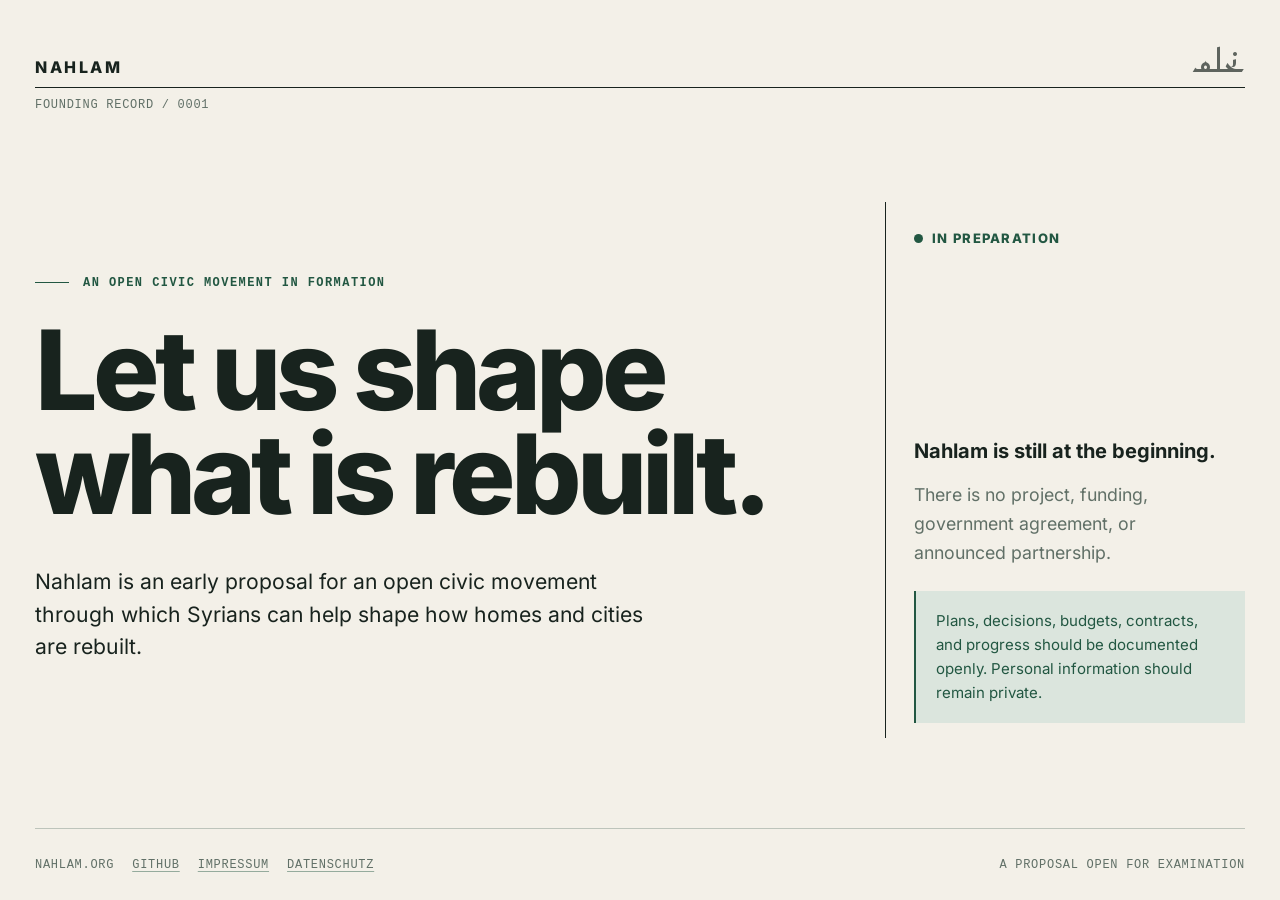
==== commit ffe50908: "Add Impressum, privacy notice and self-hosted fonts Record 0002 of the public site.  Fonts (Inter, N" ====
--- a/site/index.html
+++ b/site/index.html
@@ -7,11 +7,40 @@
   <meta name="description" content="Nahlam is an early proposal for an open civic movement for community-led housing and urban development in Syria.">
   <title>Nahlam | An open civic movement in formation</title>
 
-  <link rel="preconnect" href="https://fonts.googleapis.com">
-  <link rel="preconnect" href="https://fonts.gstatic.com" crossorigin>
-  <link rel="stylesheet" href="https://fonts.googleapis.com/css2?family=Inter:wght@400;700;800&family=Noto+Naskh+Arabic:wght@400;700&family=Reem+Kufi:wght@400&display=swap">
-
   <style>
+    /* Fonts are served from this site only. No request is made to Google or to any
+       other third party. Inter, Noto Naskh Arabic and Reem Kufi are licensed under
+       the SIL Open Font License 1.1 - see fonts/LICENSE.md.
+       Each face is a variable font carrying the full weight range, subset to the
+       script it sets, so an English page never downloads the Arabic faces. */
+
+    @font-face {
+      font-family: "Inter";
+      font-style: normal;
+      font-weight: 400 800;
+      font-display: swap;
+      src: url("fonts/inter-latin-var.woff2") format("woff2");
+      unicode-range: U+0000-00FF, U+0131, U+0152-0153, U+02BB-02BC, U+02C6, U+02DA, U+02DC, U+0304, U+0308, U+0329, U+2000-206F, U+20AC, U+2122, U+2191, U+2193, U+2212, U+2215, U+FEFF, U+FFFD;
+    }
+
+    @font-face {
+      font-family: "Noto Naskh Arabic";
+      font-style: normal;
+      font-weight: 400 700;
+      font-display: swap;
+      src: url("fonts/noto-naskh-arabic-arabic-var.woff2") format("woff2");
+      unicode-range: U+0600-06FF, U+0750-077F, U+0870-088E, U+0890-0891, U+0897-08E1, U+08E3-08FF, U+200C-200E, U+2010-2011, U+204F, U+2E41, U+FB50-FDFF, U+FE70-FE74, U+FE76-FEFC, U+102E0-102FB, U+10E60-10E7E, U+10EC2-10EC4, U+10EFC-10EFF, U+1EE00-1EE03, U+1EE05-1EE1F, U+1EE21-1EE22, U+1EE24, U+1EE27, U+1EE29-1EE32, U+1EE34-1EE37, U+1EE39, U+1EE3B, U+1EE42, U+1EE47, U+1EE49, U+1EE4B, U+1EE4D-1EE4F, U+1EE51-1EE52, U+1EE54, U+1EE57, U+1EE59, U+1EE5B, U+1EE5D, U+1EE5F, U+1EE61-1EE62, U+1EE64, U+1EE67-1EE6A, U+1EE6C-1EE72, U+1EE74-1EE77, U+1EE79-1EE7C, U+1EE7E, U+1EE80-1EE89, U+1EE8B-1EE9B, U+1EEA1-1EEA3, U+1EEA5-1EEA9, U+1EEAB-1EEBB, U+1EEF0-1EEF1;
+    }
+
+    @font-face {
+      font-family: "Reem Kufi";
+      font-style: normal;
+      font-weight: 400;
+      font-display: swap;
+      src: url("fonts/reem-kufi-arabic-var.woff2") format("woff2");
+      unicode-range: U+0600-06FF, U+0750-077F, U+0870-088E, U+0890-0891, U+0897-08E1, U+08E3-08FF, U+200C-200E, U+2010-2011, U+204F, U+2E41, U+FB50-FDFF, U+FE70-FE74, U+FE76-FEFC, U+102E0-102FB, U+10E60-10E7E, U+10EC2-10EC4, U+10EFC-10EFF, U+1EE00-1EE03, U+1EE05-1EE1F, U+1EE21-1EE22, U+1EE24, U+1EE27, U+1EE29-1EE32, U+1EE34-1EE37, U+1EE39, U+1EE3B, U+1EE42, U+1EE47, U+1EE49, U+1EE4B, U+1EE4D-1EE4F, U+1EE51-1EE52, U+1EE54, U+1EE57, U+1EE59, U+1EE5B, U+1EE5D, U+1EE5F, U+1EE61-1EE62, U+1EE64, U+1EE67-1EE6A, U+1EE6C-1EE72, U+1EE74-1EE77, U+1EE79-1EE7C, U+1EE7E, U+1EE80-1EE89, U+1EE8B-1EE9B, U+1EEA1-1EEA3, U+1EEA5-1EEA9, U+1EEAB-1EEBB, U+1EEF0-1EEF1;
+    }
+
     :root {
       --paper: #f3f0e8;
       --ink: #18231e;
@@ -93,7 +122,7 @@
       border: 0;
       padding: 0;
       cursor: pointer;
-      opacity: 0.52;
+      opacity: 0.68;
       text-decoration: none;
       transition: opacity 140ms ease;
     }
@@ -388,7 +417,7 @@
     </main>
 
     <footer>
-      <span class="footer-addresses"><span>nahlam.org</span><a href="https://github.com/nahlam-org" target="_blank" rel="noreferrer">GitHub</a></span>
+      <span class="footer-addresses"><span>nahlam.org</span><a href="https://github.com/nahlam-org" target="_blank" rel="noreferrer">GitHub</a><a href="impressum.html">Impressum</a><a href="datenschutz.html">Datenschutz</a></span>
       <span class="footer-statement" data-copy="footer">A proposal open for examination</span>
     </footer>
   </div>
